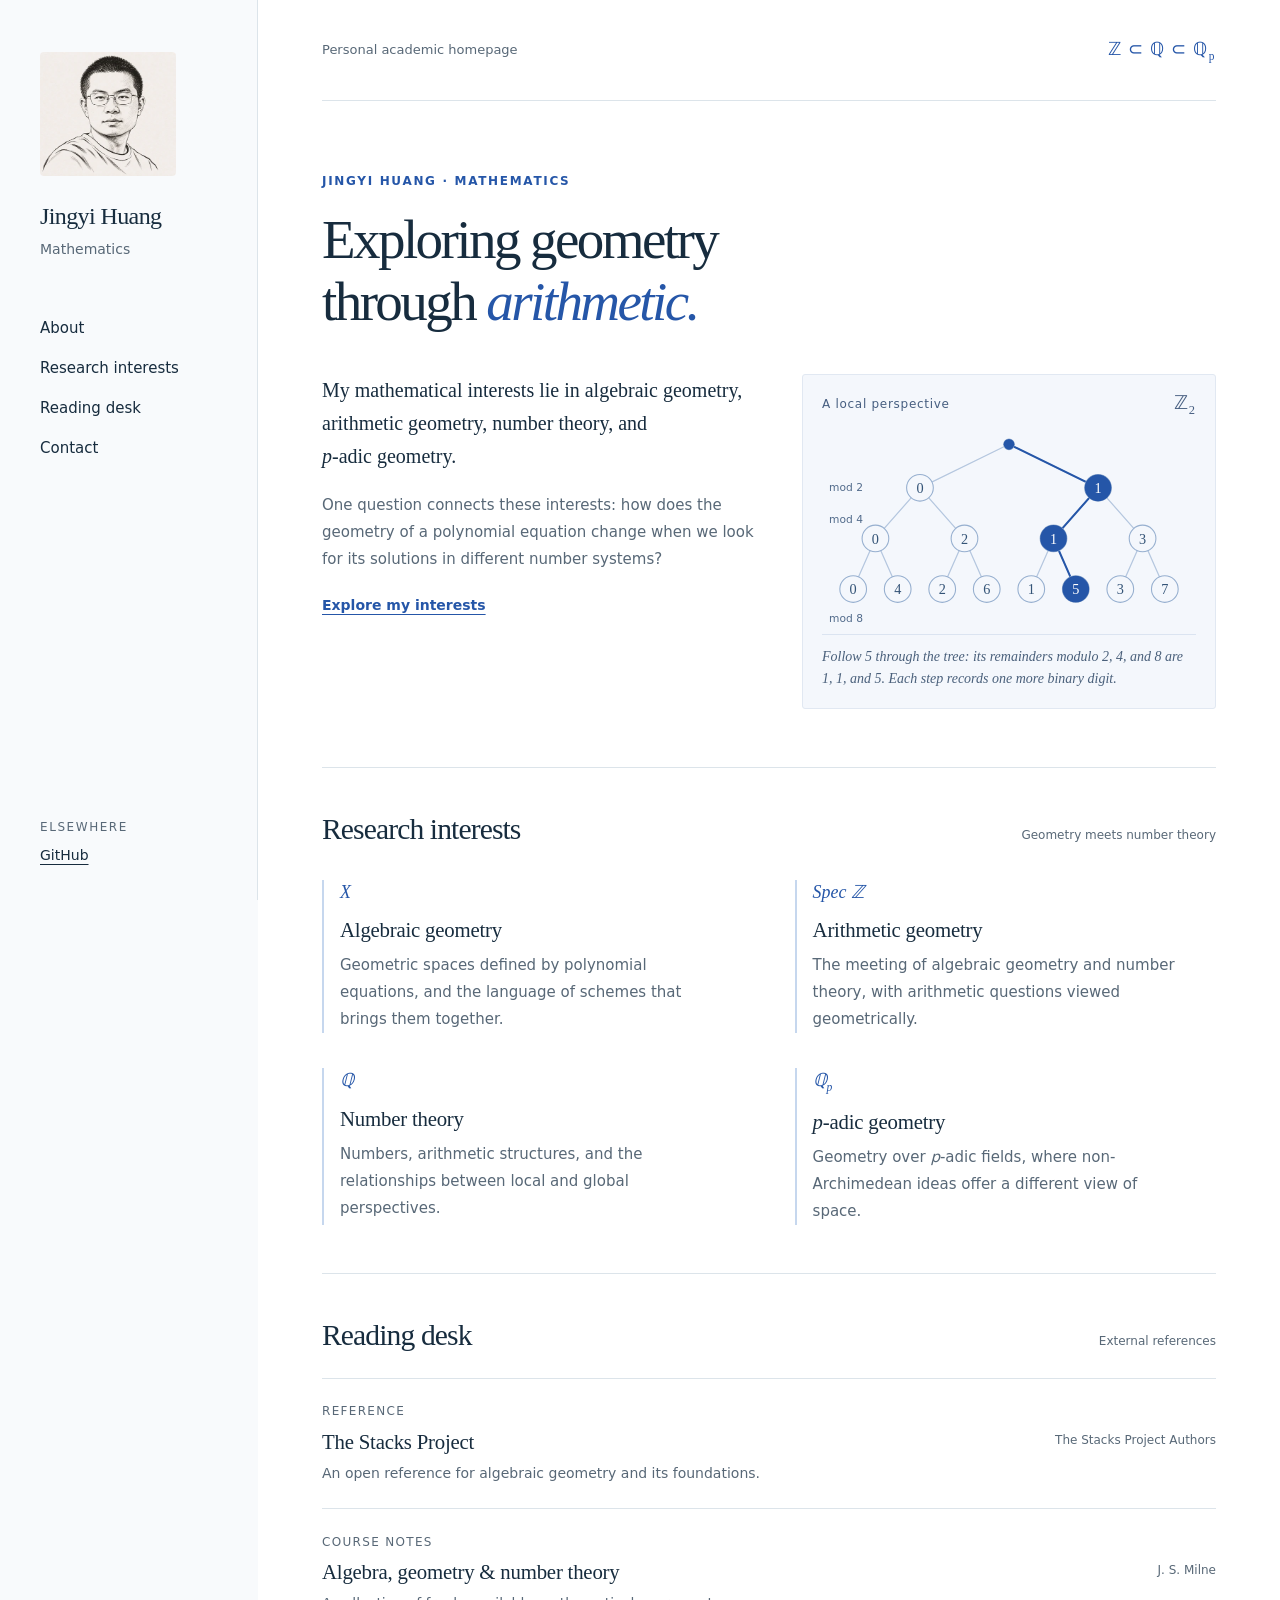
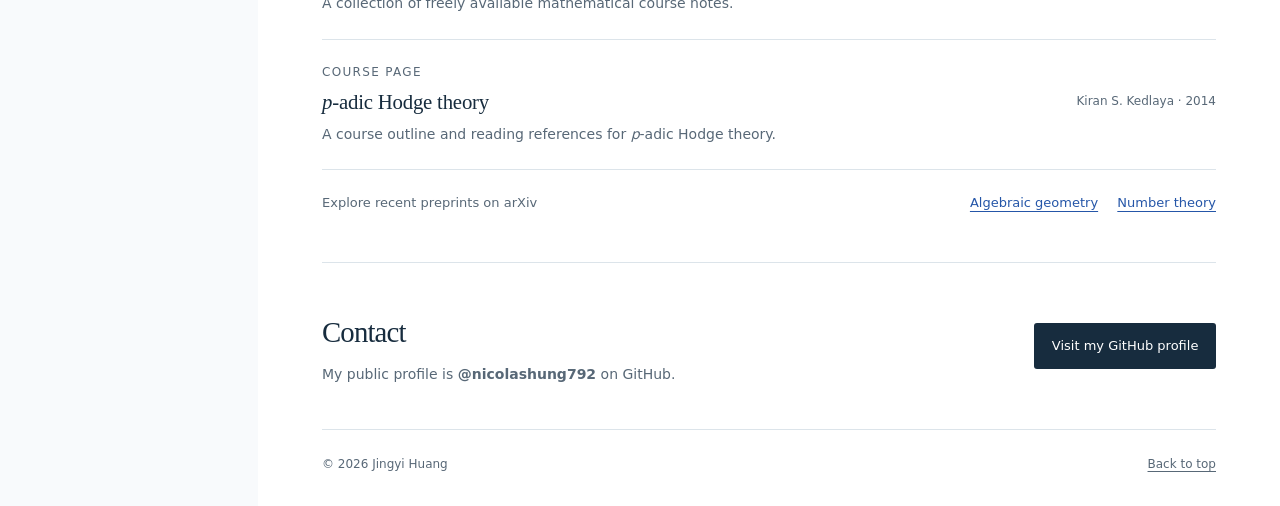
==== index.html @ e6bd70e1 "Replace the header monogram with Jingyi Huang’s self-portrait" ====
<!doctype html>
<html lang="en">
<head>
  <meta charset="utf-8">
  <meta name="viewport" content="width=device-width, initial-scale=1">
  <meta name="description" content="Jingyi Huang's academic homepage. Mathematical interests in algebraic geometry, arithmetic geometry, number theory, and p-adic geometry.">
  <meta name="theme-color" content="#f8fafc">
  <meta property="og:type" content="website">
  <meta property="og:title" content="Jingyi Huang | Mathematics">
  <meta property="og:description" content="Mathematical interests, reading, and connections across geometry and arithmetic.">
  <meta property="og:url" content="https://nicolashung792.github.io/">
  <link rel="canonical" href="https://nicolashung792.github.io/">
  <link rel="icon" href="assets/favicon.svg" type="image/svg+xml">
  <link rel="stylesheet" href="assets/styles.css">
  <title>Jingyi Huang | Mathematics</title>
</head>
<body>
  <a class="skip-link" href="#main">Skip to content</a>
  <div class="page-shell">
    <aside class="sidebar" aria-label="Profile and navigation">
      <a class="identity" href="./" aria-label="Jingyi Huang, homepage">
        <img class="self-portrait" src="assets/self-portrait.webp" width="384" height="351" alt="Self-portrait of Jingyi Huang">
        <span class="identity-name">Jingyi Huang</span>
        <span class="identity-caption">Mathematics</span>
      </a>
      <nav aria-label="Main navigation">
        <a href="#about">About</a>
        <a href="#interests">Research interests</a>
        <a href="#reading">Reading desk</a>
        <a href="#contact">Contact</a>
      </nav>
      <div class="sidebar-bottom">
        <span class="small-label">Elsewhere</span>
        <a href="https://github.com/nicolashung792">GitHub</a>
      </div>
    </aside>
    <main id="main">
      <header class="masthead"><span>Personal academic homepage</span><span class="masthead-mark" aria-hidden="true">ℤ ⊂ ℚ ⊂ ℚ<sub>p</sub></span></header>
      <section id="about" class="intro" aria-labelledby="intro-title">
        <p class="eyebrow">Jingyi Huang · Mathematics</p>
        <h1 id="intro-title">Exploring geometry<br>through <em>arithmetic.</em></h1>
        <div class="intro-layout">
          <div class="intro-copy">
            <p class="lead">My mathematical interests lie in algebraic geometry, arithmetic geometry, number theory, and <span class="nowrap"><i>p</i>-adic geometry.</span></p>
            <p>One question connects these interests: how does the geometry of a polynomial equation change when we look for its solutions in different number systems?</p>
            <a class="text-link" href="#interests">Explore my interests</a>
          </div>
          <figure class="math-figure">
            <div class="figure-heading"><span>A local perspective</span><span>ℤ<sub>2</sub></span></div>
            <img src="assets/residue-tree.svg" width="420" height="232" alt="A binary tree of residue classes. The two classes modulo 2 split into four classes modulo 4, then eight classes modulo 8; each child reduces to its parent.">
            <figcaption>Follow 5 through the tree: its remainders modulo 2, 4, and 8 are 1, 1, and 5. Each step records one more binary digit.</figcaption>
          </figure>
        </div>
      </section>
      <section id="interests" class="section" aria-labelledby="interests-title">
        <div class="section-heading"><h2 id="interests-title">Research interests</h2><span class="section-note">Geometry meets number theory</span></div>
        <div class="interests-grid">
          <article class="interest">
            <span class="math-symbol" aria-hidden="true">X</span>
            <h3>Algebraic geometry</h3>
            <p>Geometric spaces defined by polynomial equations, and the language of schemes that brings them together.</p>
          </article>
          <article class="interest">
            <span class="math-symbol" aria-hidden="true">Spec ℤ</span>
            <h3>Arithmetic geometry</h3>
            <p>The meeting of algebraic geometry and number theory, with arithmetic questions viewed geometrically.</p>
          </article>
          <article class="interest">
            <span class="math-symbol" aria-hidden="true">ℚ</span>
            <h3>Number theory</h3>
            <p>Numbers, arithmetic structures, and the relationships between local and global perspectives.</p>
          </article>
          <article class="interest">
            <span class="math-symbol" aria-hidden="true">ℚ<sub>p</sub></span>
            <h3><i>p</i>-adic geometry</h3>
            <p>Geometry over <i>p</i>-adic fields, where non-Archimedean ideas offer a different view of space.</p>
          </article>
        </div>
      </section>
      <section id="reading" class="section reading" aria-labelledby="reading-title">
        <div class="section-heading"><h2 id="reading-title">Reading desk</h2><span class="section-note">External references</span></div>
        <div class="reading-list">
          <article class="reading-item">
            <div><span class="resource-kind">Reference</span><h3><a href="https://stacks.math.columbia.edu/">The Stacks Project</a></h3><p>An open reference for algebraic geometry and its foundations.</p></div>
            <span class="resource-author">The Stacks Project Authors</span>
          </article>
          <article class="reading-item">
            <div><span class="resource-kind">Course notes</span><h3><a href="https://www.jmilne.org/math/CourseNotes/index.html">Algebra, geometry &amp; number theory</a></h3><p>A collection of freely available mathematical course notes.</p></div>
            <span class="resource-author">J. S. Milne</span>
          </article>
          <article class="reading-item">
            <div><span class="resource-kind">Course page</span><h3><a href="https://kskedlaya.org/math205-win14/"><i>p</i>-adic Hodge theory</a></h3><p>A course outline and reading references for <i>p</i>-adic Hodge theory.</p></div>
            <span class="resource-author">Kiran S. Kedlaya · 2014</span>
          </article>
        </div>
        <div class="arxiv-strip"><span>Explore recent preprints on arXiv</span><div><a href="https://arxiv.org/list/math.AG/recent">Algebraic geometry</a><a href="https://arxiv.org/list/math.NT/recent">Number theory</a></div></div>
      </section>
      <section id="contact" class="section contact" aria-labelledby="contact-title">
        <div><h2 id="contact-title">Contact</h2><p>My public profile is <strong>@nicolashung792</strong> on GitHub.</p></div>
        <a class="button" href="https://github.com/nicolashung792">Visit my GitHub profile</a>
      </section>
      <footer><span>© 2026 Jingyi Huang</span><a href="#about">Back to top</a></footer>
    </main>
  </div>
</body>
</html>
---- assets/styles.css ----
:root {
  color-scheme:light;
  --paper:#fff;
  --canvas:#f8fafc;
  --ink:#172c3e;
  --muted:#586877;
  --blue:#2556a8;
  --line:#dce4ea;
  --serif:Georgia,'Times New Roman',serif;
  --sans:system-ui,-apple-system,BlinkMacSystemFont,'Segoe UI',sans-serif;
}

* {
  box-sizing:border-box;
}

html {
  scroll-behavior:smooth;
  scroll-padding-top:2rem;
}

body {
  margin:0;
  background:var(--canvas);
  color:var(--ink);
  font-family:var(--sans);
  font-size:1rem;
  line-height:1.7;
  -webkit-font-smoothing:antialiased;
}

a {
  color:inherit;
  text-underline-offset:.28em;
  text-decoration-thickness:1px;
}

a:hover {
  color:var(--blue);
}

a:focus-visible {
  outline:3px solid var(--blue);
  outline-offset:6px;
  border-radius:2px;
}

::selection {
  background:#dce8fc;
  color:#172c3e;
}

p,h1,h2,h3,figure {
  margin:0;
}

sub {
  font-size:.65em;
}

.skip-link {
  position:fixed;
  z-index:10;
  left:1rem;
  top:1rem;
  transform:translateY(-180%);
  background:var(--ink);
  color:white;
  padding:.65rem 1rem;
}

.skip-link:focus {
  transform:translateY(0);
  color:white;
}

.page-shell {
  max-width:1440px;
  margin:0 auto;
  display:grid;
  grid-template-columns:258px minmax(0,1fr);
  min-height:100vh;
}

.sidebar {
  position:sticky;
  top:0;
  align-self:start;
  height:100vh;
  min-height:600px;
  padding:3.25rem 2.5rem 2rem;
  display:flex;
  flex-direction:column;
  border-right:1px solid var(--line);
}

.identity {
  text-decoration:none;
  display:flex;
  flex-direction:column;
  align-items:flex-start;
}

.self-portrait {
  display: block;
  width: 8.5rem;
  max-width: 100%;
  height: auto;
  margin-bottom: 1.2rem;
  border-radius: 4px;
}

.identity-name {
  font-family:var(--serif);
  font-size:1.5rem;
  letter-spacing:-.025em;
}

.identity-caption {
  font-size:.875rem;
  color:var(--muted);
  margin-top:.1rem;
}

nav {
  display:flex;
  flex-direction:column;
  gap:.9rem;
  margin-top:3.4rem;
}

nav a {
  text-decoration:none;
  font-size:.9375rem;
  width:fit-content;
}

nav a:hover {
  text-decoration:underline;
}

.sidebar-bottom {
  margin-top:auto;
  padding-top:3rem;
  font-size:.875rem;
}

.small-label {
  display:block;
  font-size:.75rem;
  text-transform:uppercase;
  letter-spacing:.13em;
  color:var(--muted);
  margin-bottom:.45rem;
}

.sidebar-bottom p {
  margin-top:1.8rem;
  font:italic .9375rem var(--serif);
  color:var(--muted);
}

main {
  min-width:0;
  background:var(--paper);
  padding:0 4rem;
}

.masthead {
  height:101px;
  display:flex;
  justify-content:space-between;
  align-items:center;
  border-bottom:1px solid var(--line);
  font-size:.8125rem;
  color:var(--muted);
}

.masthead-mark {
  font:1.1rem var(--serif);
  letter-spacing:.08em;
  color:var(--blue);
}

.intro {
  padding:4.4rem 0 3.6rem;
}

.eyebrow {
  font-size:.75rem;
  letter-spacing:.14em;
  text-transform:uppercase;
  font-weight:600;
  color:var(--blue);
}

h1 {
  font:normal clamp(2.5rem,4.3vw,4.2rem)/1.12 var(--serif);
  letter-spacing:-.047em;
  margin:1.1rem 0 2.6rem;
}

h1 em {
  font-weight:normal;
  color:var(--blue);
}

.intro-layout {
  display:grid;
  grid-template-columns:1.05fr 1fr;
  gap:2.8rem;
  align-items:start;
}

.lead {
  font:1.25rem/1.65 var(--serif);
}

.intro-copy>p+p {
  color:var(--muted);
  font-size:.9375rem;
  margin-top:1.15rem;
  line-height:1.8;
}

.nowrap {
  white-space:nowrap;
}

.text-link {
  display:inline-block;
  margin-top:1.35rem;
  color:var(--blue);
  font-size:.875rem;
  font-weight:600;
}

.math-figure {
  background:#f4f7fc;
  border:1px solid #e1e8f2;
  padding:1rem 1.2rem 1.1rem;
  border-radius:3px;
}

.figure-heading {
  display:flex;
  align-items:center;
  justify-content:space-between;
  font-size:.75rem;
  letter-spacing:.06em;
  color:#465e80;
}

.figure-heading>span:last-child {
  font:1.2rem var(--serif);
}

.math-figure img {
  width:100%;
  height:auto;
  display:block;
  margin:.3rem 0;
}

figcaption {
  font:italic .875rem/1.6 var(--serif);
  color:#4a607b;
  border-top:1px solid #dbe4f1;
  padding-top:.65rem;
}

.section {
  border-top:1px solid var(--line);
  padding:2.7rem 0 3rem;
  scroll-margin-top:2rem;
}

.section-heading {
  display:flex;
  align-items:baseline;
  justify-content:space-between;
  gap:1rem;
}

h2 {
  font:normal 1.85rem/1.25 var(--serif);
  letter-spacing:-.03em;
}

.section-note {
  font-size:.75rem;
  color:var(--muted);
}

.interests-grid {
  display:grid;
  grid-template-columns:1fr 1fr;
  column-gap:3.2rem;
  row-gap:2.2rem;
  margin-top:2rem;
}

.interest {
  position:relative;
  padding-left:1rem;
  border-left:2px solid #c6d7ee;
}

.math-symbol {
  display:block;
  color:var(--blue);
  font:italic 1.12rem/1.4 var(--serif);
  margin-bottom:.65rem;
}

h3 {
  font:normal 1.3rem/1.4 var(--serif);
  letter-spacing:-.01em;
}

.interest p {
  font-size:.9375rem;
  line-height:1.8;
  color:var(--muted);
  margin-top:.5rem;
  max-width:38ch;
}

.section-intro {
  font-size:.9375rem;
  color:var(--muted);
  max-width:66ch;
  margin:1rem 0 1.8rem;
}

.reading-list {
  margin-top:1.5rem;
  border-top:1px solid var(--line);
}

.reading-item {
  padding:1.4rem 0;
  display:grid;
  grid-template-columns:minmax(0,1fr) auto;
  gap:1.5rem;
  border-bottom:1px solid var(--line);
}

.resource-kind {
  font-size:.75rem;
  letter-spacing:.11em;
  text-transform:uppercase;
  color:var(--muted);
  display:block;
  margin-bottom:.3rem;
}

.reading-item h3 {
  font-size:1.3rem;
}

.reading-item h3 a {
  text-decoration:none;
}

.reading-item h3 a:hover {
  text-decoration:underline;
}

.reading-item p {
  font-size:.875rem;
  color:var(--muted);
  margin-top:.4rem;
}

.resource-author {
  font-size:.75rem;
  color:var(--muted);
  padding-top:1.8rem;
  text-align:right;
}

.arxiv-strip {
  margin-top:1.4rem;
  display:flex;
  flex-wrap:wrap;
  gap:.6rem 1.6rem;
  justify-content:space-between;
  font-size:.8125rem;
  color:var(--muted);
}

.arxiv-strip div {
  display:flex;
  flex-wrap:wrap;
  gap:1.2rem;
}

.arxiv-strip a {
  color:var(--blue);
}

.contact {
  display:flex;
  align-items:center;
  justify-content:space-between;
  gap:2rem;
  padding-top:2.6rem;
  padding-bottom:2.6rem;
}

.contact h2 {
  margin-top:.65rem;
  font-size:1.8rem;
}

.contact p:not(.eyebrow) {
  font-size:.875rem;
  color:var(--muted);
  margin-top:.75rem;
}

.button {
  display:inline-block;
  flex-shrink:0;
  background:var(--ink);
  color:white;
  padding:.75rem 1.1rem;
  border-radius:3px;
  text-decoration:none;
  font-size:.8125rem;
}

.button:hover {
  background:var(--blue);
  color:white;
}

footer {
  border-top:1px solid var(--line);
  padding:1.5rem 0 2rem;
  display:flex;
  gap:1rem;
  justify-content:space-between;
  color:var(--muted);
  font-size:.75rem;
}

.error-main {
  min-height:100vh;
  display:flex;
  flex-direction:column;
  justify-content:center;
  padding:4rem max(1.5rem,calc((100vw - 780px)/2));
  background:var(--paper);
}

.error-main h1 {
  margin-bottom:1.5rem;
}

.error-main p {
  max-width:45ch;
}

.error-main .text-link {
  align-self:flex-start;
}

@media(min-width:1440px) {
  .page-shell {
    border-left:1px solid var(--line);
    border-right:1px solid var(--line);
  }
}

@media(max-width:1150px) {
  .page-shell {
    grid-template-columns:220px minmax(0,1fr);
  }
  .sidebar {
    padding:3rem 1.8rem 2rem;
  }
  main {
    padding:0 2.5rem;
  }
  .intro-layout {
    gap:1.7rem;
  }
  .reading-item {
    grid-template-columns:1fr;
    gap:.3rem;
  }
  .resource-author {
    padding-top:0;
    text-align:left;
  }
  .contact {
    align-items:flex-start;
    flex-direction:column;
    gap:1.4rem;
  }
}

@media(max-width:850px) {
  .page-shell {
    display:block;
  }
  .sidebar {
    position:static;
    height:auto;
    min-height:0;
    padding:1.5rem 2rem;
    border-right:0;
    border-bottom:1px solid var(--line);
    display:block;
  }
  .identity {
    display:grid;
    grid-template-columns:4rem minmax(0,1fr);
    column-gap:.9rem;
    align-items:center;
  }
  .self-portrait {
    grid-row:1/3;
    width:100%;
    margin:0;
  }
  .identity-name {
    font-size:1.3rem;
    line-height:1.3;
  }
  .identity-caption {
    font-size:.75rem;
    margin:0;
  }
  nav {
    flex-direction:row;
    flex-wrap:wrap;
    gap:.5rem 1.5rem;
    margin-top:1.3rem;
  }
  nav a {
    font-size:.875rem;
    padding:.25rem 0;
  }
  .sidebar-bottom {
    display:none;
  }
  main {
    padding:0 2rem;
  }
  .masthead {
    height:70px;
  }
  .intro {
    padding:3rem 0;
  }
  h1 {
    font-size:3.5rem;
  }
  .intro-layout {
    gap:2rem;
  }
  .section-note {
    max-width:15ch;
    text-align:right;
  }
  .interests-grid {
    column-gap:2rem;
  }
  .reading-item {
    grid-template-columns:minmax(0,1fr) auto;
    gap:1rem;
  }
  .resource-author {
    padding-top:1.8rem;
    max-width:20ch;
    text-align:right;
  }
  .contact {
    flex-direction:row;
    align-items:center;
  }
}

@media(max-width:600px) {
  .sidebar {
    padding:1.3rem 1.35rem;
  }
  main {
    padding:0 1.35rem;
  }
  .masthead {
    height:60px;
    font-size:.75rem;
  }
  .masthead-mark {
    font-size:.9375rem;
  }
  .intro {
    padding:2.5rem 0;
  }
  h1 {
    font-size:clamp(2.35rem,9.2vw,3.4rem);
    margin-bottom:1.8rem;
  }
  .intro-layout {
    grid-template-columns:1fr;
    gap:2rem;
  }
  .lead {
    font-size:1.2rem;
  }
  .math-figure {
    padding:1rem 1.25rem;
  }
  .math-figure img {
    max-height:210px;
  }
  .section {
    padding:2.2rem 0;
  }
  .section-heading {
    align-items:flex-start;
  }
  .section-heading h2 {
    font-size:1.65rem;
  }
  .section-note {
    font-size:.75rem;
    max-width:13ch;
    padding-top:.2rem;
  }
  .interests-grid {
    grid-template-columns:1fr;
    gap:1.7rem;
  }
  .interest {
    padding-left:1.1rem;
  }
  .interest p {
    max-width:none;
  }
  .math-symbol {
    float:right;
    padding-left:1rem;
  }
  .reading-item {
    grid-template-columns:1fr;
    gap:.45rem;
  }
  .resource-author {
    padding-top:0;
    max-width:none;
    text-align:left;
  }
  .arxiv-strip {
    gap:.6rem;
  }
  .contact {
    flex-direction:column;
    align-items:flex-start;
    gap:1.3rem;
  }
  .contact h2 {
    font-size:1.75rem;
  }
  footer {
    padding-bottom:1.5rem;
  }
  nav {
    gap:.4rem 1.15rem;
  }
}

@media(prefers-reduced-motion:reduce) {
  html {
    scroll-behavior:auto;
  }
}

@media print {
  body {
    background:white;
    color:black;
  }
  .page-shell {
    display:block;
  }
  .sidebar,.masthead,footer,.button,.text-link,.skip-link {
    display:none;
  }
  main {
    padding:0;
  }
  .intro {
    padding:0 0 1.5rem;
  }
  h1 {
    font-size:2.5rem;
  }
  .section {
    padding:1.5rem 0;
    break-inside:avoid;
  }
  .interest,.reading-item {
    break-inside:avoid;
  }
  a {
    color:black;
  }
  .math-figure {
    background:white;
  }
  .resource-author {
    padding:0;
  }
  .contact {
    display:block;
  }
  .reading-item {
    grid-template-columns:1fr auto;
  }
}
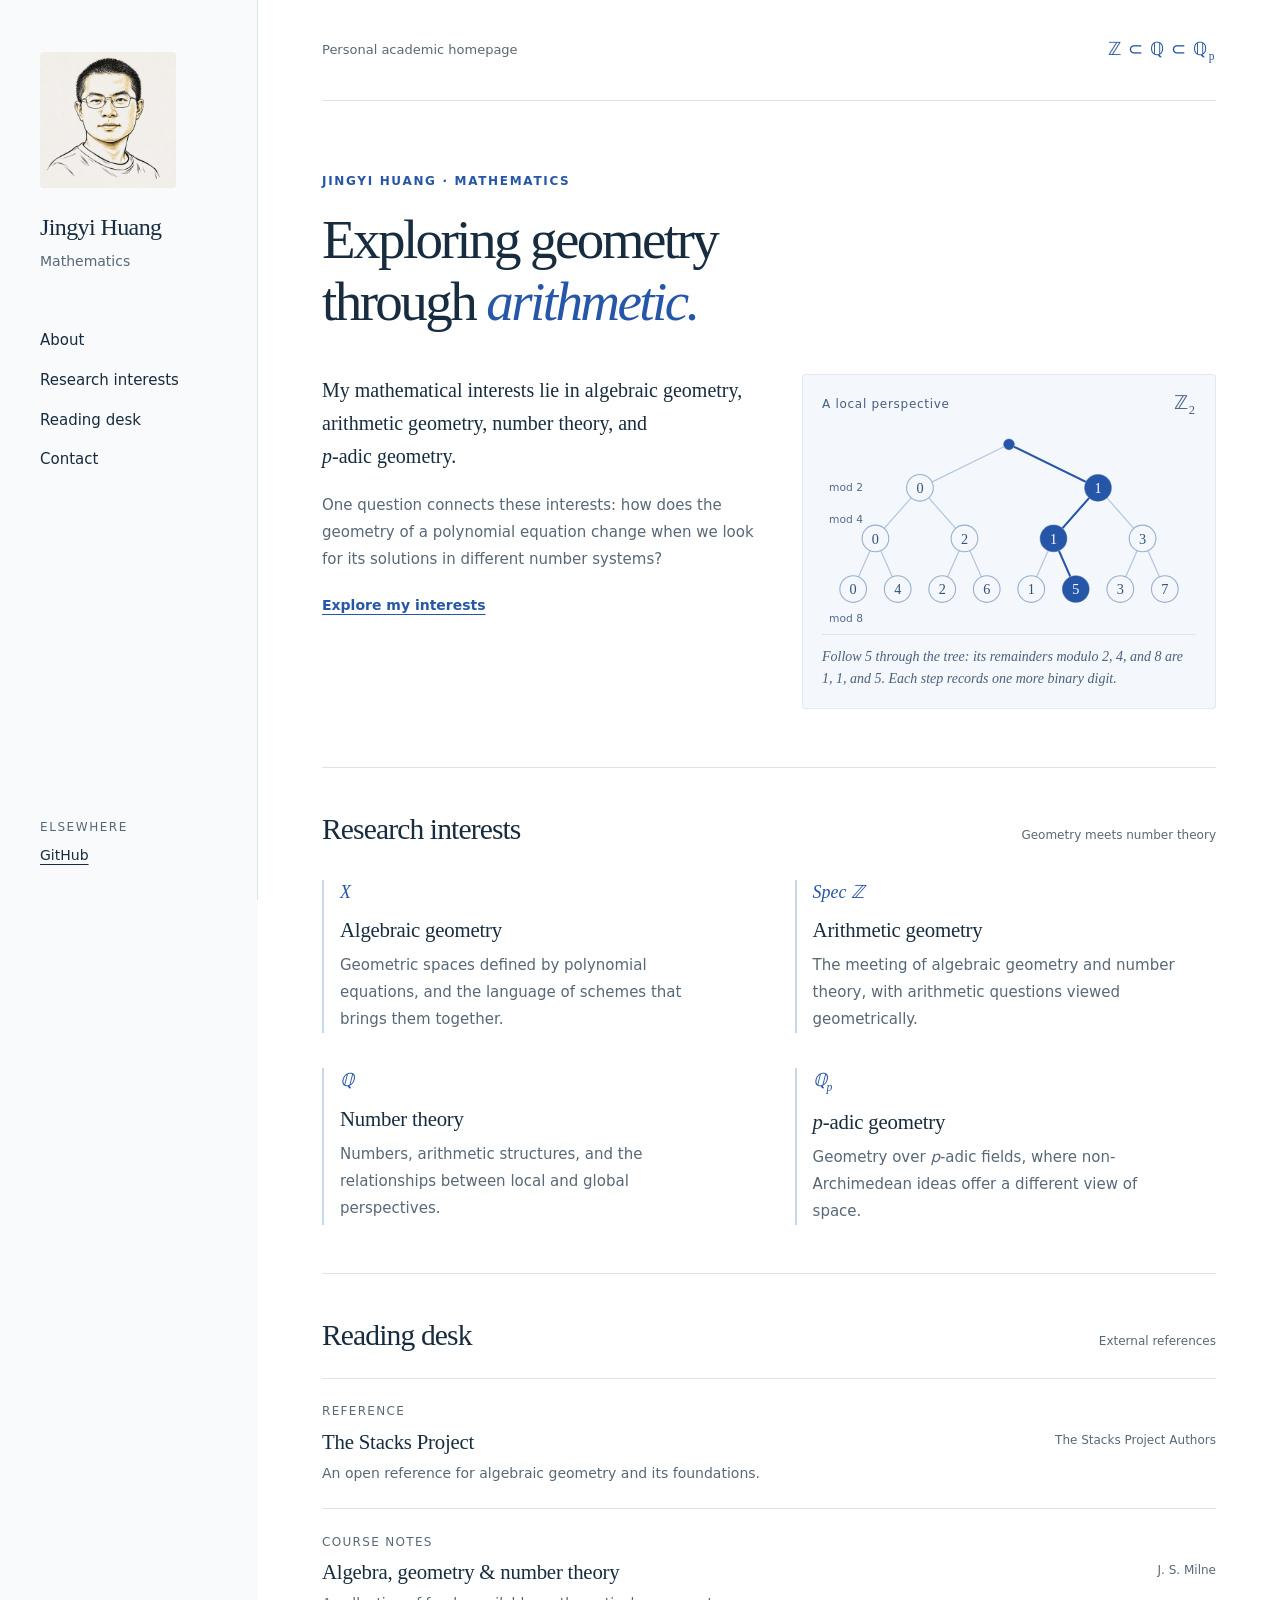
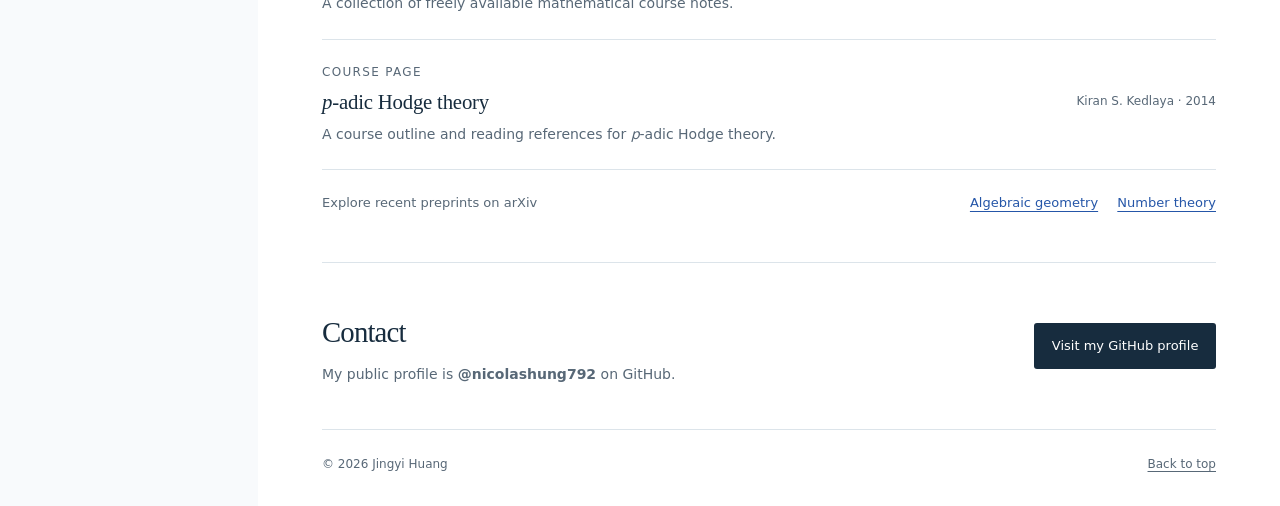
==== commit ccec4df9: "Replace both portrait sizes with the square black and gold artwork" ====
--- a/index.html
+++ b/index.html
@@ -18,11 +18,15 @@
   <a class="skip-link" href="#main">Skip to content</a>
   <div class="page-shell">
     <aside class="sidebar" aria-label="Profile and navigation">
-      <a class="identity" href="./" aria-label="Jingyi Huang, homepage">
-        <img class="self-portrait" src="assets/self-portrait.webp" width="384" height="351" alt="Self-portrait of Jingyi Huang">
-        <span class="identity-name">Jingyi Huang</span>
-        <span class="identity-caption">Mathematics</span>
-      </a>
+      <div class="identity">
+        <a class="portrait-link" href="assets/self-portrait-full.webp?v=gold" title="View full-size self-portrait" aria-label="View full-size self-portrait of Jingyi Huang">
+          <img class="self-portrait" src="assets/self-portrait.webp?v=gold" width="384" height="384" alt="Black and gold self-portrait of Jingyi Huang">
+        </a>
+        <a class="identity-text" href="./" aria-label="Jingyi Huang, homepage">
+          <span class="identity-name">Jingyi Huang</span>
+          <span class="identity-caption">Mathematics</span>
+        </a>
+      </div>
       <nav aria-label="Main navigation">
         <a href="#about">About</a>
         <a href="#interests">Research interests</a>
--- a/assets/styles.css
+++ b/assets/styles.css
@@ -94,19 +94,26 @@
   border-right:1px solid var(--line);
 }
 
-.identity {
+.identity,
+.identity-text {
   text-decoration:none;
   display:flex;
   flex-direction:column;
   align-items:flex-start;
 }
 
-.self-portrait {
+.portrait-link {
   display: block;
   width: 8.5rem;
   max-width: 100%;
+  margin-bottom: 1.2rem;
+  cursor: zoom-in;
+}
+
+.self-portrait {
+  display: block;
+  width: 100%;
   height: auto;
-  margin-bottom: 1.2rem;
   border-radius: 4px;
 }
 
@@ -521,8 +528,7 @@
     column-gap:.9rem;
     align-items:center;
   }
-  .self-portrait {
-    grid-row:1/3;
+  .portrait-link {
     width:100%;
     margin:0;
   }
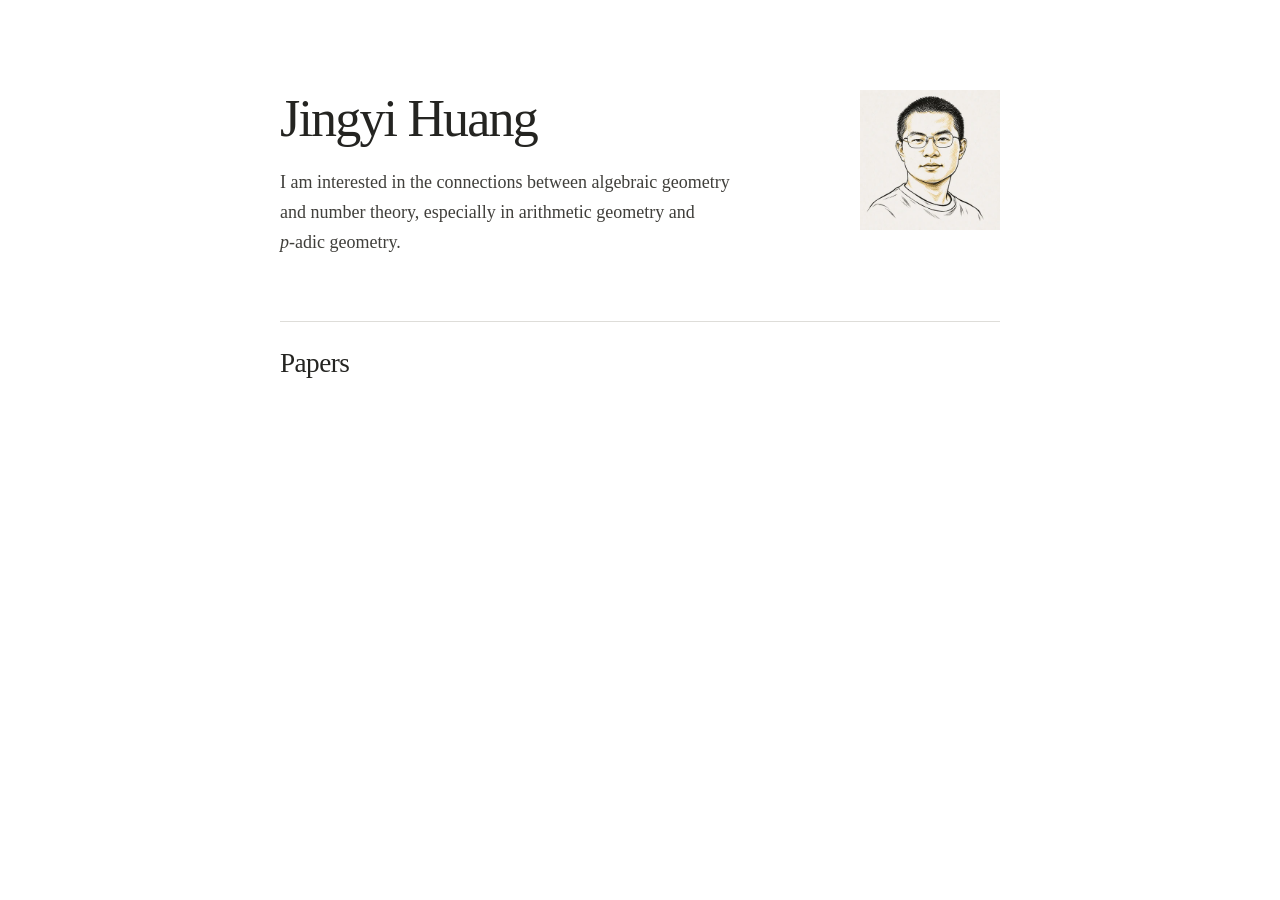
==== commit b877ea56: "Reduce the homepage to a portrait, research introduction, and Papers" ====
--- a/index.html
+++ b/index.html
@@ -3,108 +3,25 @@
 <head>
   <meta charset="utf-8">
   <meta name="viewport" content="width=device-width, initial-scale=1">
-  <meta name="description" content="Jingyi Huang's academic homepage. Mathematical interests in algebraic geometry, arithmetic geometry, number theory, and p-adic geometry.">
-  <meta name="theme-color" content="#f8fafc">
-  <meta property="og:type" content="website">
-  <meta property="og:title" content="Jingyi Huang | Mathematics">
-  <meta property="og:description" content="Mathematical interests, reading, and connections across geometry and arithmetic.">
-  <meta property="og:url" content="https://nicolashung792.github.io/">
+  <meta name="description" content="Jingyi Huang’s mathematical interests and papers: algebraic geometry, arithmetic geometry, number theory, and p-adic geometry.">
+  <title>Jingyi Huang | Mathematics</title>
   <link rel="canonical" href="https://nicolashung792.github.io/">
-  <link rel="icon" href="assets/favicon.svg" type="image/svg+xml">
-  <link rel="stylesheet" href="assets/styles.css">
-  <title>Jingyi Huang | Mathematics</title>
+  <link rel="icon" href="assets/favicon.svg?v=hjy" type="image/svg+xml">
+  <link rel="stylesheet" href="assets/styles.css?v=minimal">
 </head>
 <body>
-  <a class="skip-link" href="#main">Skip to content</a>
-  <div class="page-shell">
-    <aside class="sidebar" aria-label="Profile and navigation">
-      <div class="identity">
-        <a class="portrait-link" href="assets/self-portrait-full.webp?v=gold" title="View full-size self-portrait" aria-label="View full-size self-portrait of Jingyi Huang">
-          <img class="self-portrait" src="assets/self-portrait.webp?v=gold" width="384" height="384" alt="Black and gold self-portrait of Jingyi Huang">
-        </a>
-        <a class="identity-text" href="./" aria-label="Jingyi Huang, homepage">
-          <span class="identity-name">Jingyi Huang</span>
-          <span class="identity-caption">Mathematics</span>
-        </a>
-      </div>
-      <nav aria-label="Main navigation">
-        <a href="#about">About</a>
-        <a href="#interests">Research interests</a>
-        <a href="#reading">Reading desk</a>
-        <a href="#contact">Contact</a>
-      </nav>
-      <div class="sidebar-bottom">
-        <span class="small-label">Elsewhere</span>
-        <a href="https://github.com/nicolashung792">GitHub</a>
-      </div>
-    </aside>
-    <main id="main">
-      <header class="masthead"><span>Personal academic homepage</span><span class="masthead-mark" aria-hidden="true">ℤ ⊂ ℚ ⊂ ℚ<sub>p</sub></span></header>
-      <section id="about" class="intro" aria-labelledby="intro-title">
-        <p class="eyebrow">Jingyi Huang · Mathematics</p>
-        <h1 id="intro-title">Exploring geometry<br>through <em>arithmetic.</em></h1>
-        <div class="intro-layout">
-          <div class="intro-copy">
-            <p class="lead">My mathematical interests lie in algebraic geometry, arithmetic geometry, number theory, and <span class="nowrap"><i>p</i>-adic geometry.</span></p>
-            <p>One question connects these interests: how does the geometry of a polynomial equation change when we look for its solutions in different number systems?</p>
-            <a class="text-link" href="#interests">Explore my interests</a>
-          </div>
-          <figure class="math-figure">
-            <div class="figure-heading"><span>A local perspective</span><span>ℤ<sub>2</sub></span></div>
-            <img src="assets/residue-tree.svg" width="420" height="232" alt="A binary tree of residue classes. The two classes modulo 2 split into four classes modulo 4, then eight classes modulo 8; each child reduces to its parent.">
-            <figcaption>Follow 5 through the tree: its remainders modulo 2, 4, and 8 are 1, 1, and 5. Each step records one more binary digit.</figcaption>
-          </figure>
-        </div>
-      </section>
-      <section id="interests" class="section" aria-labelledby="interests-title">
-        <div class="section-heading"><h2 id="interests-title">Research interests</h2><span class="section-note">Geometry meets number theory</span></div>
-        <div class="interests-grid">
-          <article class="interest">
-            <span class="math-symbol" aria-hidden="true">X</span>
-            <h3>Algebraic geometry</h3>
-            <p>Geometric spaces defined by polynomial equations, and the language of schemes that brings them together.</p>
-          </article>
-          <article class="interest">
-            <span class="math-symbol" aria-hidden="true">Spec ℤ</span>
-            <h3>Arithmetic geometry</h3>
-            <p>The meeting of algebraic geometry and number theory, with arithmetic questions viewed geometrically.</p>
-          </article>
-          <article class="interest">
-            <span class="math-symbol" aria-hidden="true">ℚ</span>
-            <h3>Number theory</h3>
-            <p>Numbers, arithmetic structures, and the relationships between local and global perspectives.</p>
-          </article>
-          <article class="interest">
-            <span class="math-symbol" aria-hidden="true">ℚ<sub>p</sub></span>
-            <h3><i>p</i>-adic geometry</h3>
-            <p>Geometry over <i>p</i>-adic fields, where non-Archimedean ideas offer a different view of space.</p>
-          </article>
-        </div>
-      </section>
-      <section id="reading" class="section reading" aria-labelledby="reading-title">
-        <div class="section-heading"><h2 id="reading-title">Reading desk</h2><span class="section-note">External references</span></div>
-        <div class="reading-list">
-          <article class="reading-item">
-            <div><span class="resource-kind">Reference</span><h3><a href="https://stacks.math.columbia.edu/">The Stacks Project</a></h3><p>An open reference for algebraic geometry and its foundations.</p></div>
-            <span class="resource-author">The Stacks Project Authors</span>
-          </article>
-          <article class="reading-item">
-            <div><span class="resource-kind">Course notes</span><h3><a href="https://www.jmilne.org/math/CourseNotes/index.html">Algebra, geometry &amp; number theory</a></h3><p>A collection of freely available mathematical course notes.</p></div>
-            <span class="resource-author">J. S. Milne</span>
-          </article>
-          <article class="reading-item">
-            <div><span class="resource-kind">Course page</span><h3><a href="https://kskedlaya.org/math205-win14/"><i>p</i>-adic Hodge theory</a></h3><p>A course outline and reading references for <i>p</i>-adic Hodge theory.</p></div>
-            <span class="resource-author">Kiran S. Kedlaya · 2014</span>
-          </article>
-        </div>
-        <div class="arxiv-strip"><span>Explore recent preprints on arXiv</span><div><a href="https://arxiv.org/list/math.AG/recent">Algebraic geometry</a><a href="https://arxiv.org/list/math.NT/recent">Number theory</a></div></div>
-      </section>
-      <section id="contact" class="section contact" aria-labelledby="contact-title">
-        <div><h2 id="contact-title">Contact</h2><p>My public profile is <strong>@nicolashung792</strong> on GitHub.</p></div>
-        <a class="button" href="https://github.com/nicolashung792">Visit my GitHub profile</a>
-      </section>
-      <footer><span>© 2026 Jingyi Huang</span><a href="#about">Back to top</a></footer>
-    </main>
-  </div>
+  <main class="page">
+    <header class="profile">
+      <h1>Jingyi Huang</h1>
+      <a class="portrait-link" href="portrait.html" aria-label="View full-size self-portrait of Jingyi Huang">
+        <img src="assets/self-portrait.webp?v=gold" width="384" height="384" alt="Black and gold self-portrait of Jingyi Huang">
+      </a>
+      <p>I am interested in the connections between algebraic geometry and number theory, especially in arithmetic geometry and <span class="term"><i>p</i>-adic</span> geometry.</p>
+    </header>
+
+    <section id="papers" aria-labelledby="papers-heading">
+      <h2 id="papers-heading">Papers</h2>
+    </section>
+  </main>
 </body>
 </html>
--- a/assets/styles.css
+++ b/assets/styles.css
@@ -1,732 +1,87 @@
 :root {
-  color-scheme:light;
-  --paper:#fff;
-  --canvas:#f8fafc;
-  --ink:#172c3e;
-  --muted:#586877;
-  --blue:#2556a8;
-  --line:#dce4ea;
-  --serif:Georgia,'Times New Roman',serif;
-  --sans:system-ui,-apple-system,BlinkMacSystemFont,'Segoe UI',sans-serif;
+  color-scheme: light;
+  font-family: "STIX Two Text", Georgia, "Times New Roman", serif;
+  color: #242421;
+  background: #fff;
+  -webkit-text-size-adjust: 100%;
 }
 
-* {
-  box-sizing:border-box;
+* { box-sizing: border-box; }
+body { margin: 0; }
+
+.page {
+  width: min(45rem, calc(100% - 3rem));
+  margin: clamp(3rem, 10vh, 7rem) auto 5rem;
 }
 
-html {
-  scroll-behavior:smooth;
-  scroll-padding-top:2rem;
+.profile {
+  display: grid;
+  grid-template-columns: minmax(0, 1fr) clamp(5.5rem, 14vw, 8.75rem);
+  grid-template-areas: "name portrait" "intro portrait";
+  gap: 1.25rem clamp(1.5rem, 5vw, 3.75rem);
+  align-items: start;
 }
 
-body {
-  margin:0;
-  background:var(--canvas);
-  color:var(--ink);
-  font-family:var(--sans);
-  font-size:1rem;
-  line-height:1.7;
-  -webkit-font-smoothing:antialiased;
+h1, h2, p { margin: 0; }
+
+h1, h2 {
+  font-weight: 400;
+  line-height: 1.12;
 }
 
-a {
-  color:inherit;
-  text-underline-offset:.28em;
-  text-decoration-thickness:1px;
-}
-
-a:hover {
-  color:var(--blue);
-}
-
-a:focus-visible {
-  outline:3px solid var(--blue);
-  outline-offset:6px;
-  border-radius:2px;
-}
-
-::selection {
-  background:#dce8fc;
-  color:#172c3e;
-}
-
-p,h1,h2,h3,figure {
-  margin:0;
-}
-
-sub {
-  font-size:.65em;
-}
-
-.skip-link {
-  position:fixed;
-  z-index:10;
-  left:1rem;
-  top:1rem;
-  transform:translateY(-180%);
-  background:var(--ink);
-  color:white;
-  padding:.65rem 1rem;
-}
-
-.skip-link:focus {
-  transform:translateY(0);
-  color:white;
-}
-
-.page-shell {
-  max-width:1440px;
-  margin:0 auto;
-  display:grid;
-  grid-template-columns:258px minmax(0,1fr);
-  min-height:100vh;
-}
-
-.sidebar {
-  position:sticky;
-  top:0;
-  align-self:start;
-  height:100vh;
-  min-height:600px;
-  padding:3.25rem 2.5rem 2rem;
-  display:flex;
-  flex-direction:column;
-  border-right:1px solid var(--line);
-}
-
-.identity,
-.identity-text {
-  text-decoration:none;
-  display:flex;
-  flex-direction:column;
-  align-items:flex-start;
+h1 {
+  grid-area: name;
+  font-size: clamp(2.25rem, 5vw, 3.25rem);
+  letter-spacing: -.035em;
 }
 
 .portrait-link {
+  grid-area: portrait;
   display: block;
-  width: 8.5rem;
-  max-width: 100%;
-  margin-bottom: 1.2rem;
   cursor: zoom-in;
 }
 
-.self-portrait {
+.portrait-link img {
   display: block;
   width: 100%;
   height: auto;
-  border-radius: 4px;
 }
 
-.identity-name {
-  font-family:var(--serif);
-  font-size:1.5rem;
-  letter-spacing:-.025em;
+.profile p {
+  grid-area: intro;
+  max-width: 50ch;
+  color: #403f3b;
+  font-size: 1.125rem;
+  line-height: 1.65;
 }
 
-.identity-caption {
-  font-size:.875rem;
-  color:var(--muted);
-  margin-top:.1rem;
-}
+.term { white-space: nowrap; }
 
-nav {
-  display:flex;
-  flex-direction:column;
-  gap:.9rem;
-  margin-top:3.4rem;
-}
-
-nav a {
-  text-decoration:none;
-  font-size:.9375rem;
-  width:fit-content;
-}
-
-nav a:hover {
-  text-decoration:underline;
-}
-
-.sidebar-bottom {
-  margin-top:auto;
-  padding-top:3rem;
-  font-size:.875rem;
-}
-
-.small-label {
-  display:block;
-  font-size:.75rem;
-  text-transform:uppercase;
-  letter-spacing:.13em;
-  color:var(--muted);
-  margin-bottom:.45rem;
-}
-
-.sidebar-bottom p {
-  margin-top:1.8rem;
-  font:italic .9375rem var(--serif);
-  color:var(--muted);
-}
-
-main {
-  min-width:0;
-  background:var(--paper);
-  padding:0 4rem;
-}
-
-.masthead {
-  height:101px;
-  display:flex;
-  justify-content:space-between;
-  align-items:center;
-  border-bottom:1px solid var(--line);
-  font-size:.8125rem;
-  color:var(--muted);
-}
-
-.masthead-mark {
-  font:1.1rem var(--serif);
-  letter-spacing:.08em;
-  color:var(--blue);
-}
-
-.intro {
-  padding:4.4rem 0 3.6rem;
-}
-
-.eyebrow {
-  font-size:.75rem;
-  letter-spacing:.14em;
-  text-transform:uppercase;
-  font-weight:600;
-  color:var(--blue);
-}
-
-h1 {
-  font:normal clamp(2.5rem,4.3vw,4.2rem)/1.12 var(--serif);
-  letter-spacing:-.047em;
-  margin:1.1rem 0 2.6rem;
-}
-
-h1 em {
-  font-weight:normal;
-  color:var(--blue);
-}
-
-.intro-layout {
-  display:grid;
-  grid-template-columns:1.05fr 1fr;
-  gap:2.8rem;
-  align-items:start;
-}
-
-.lead {
-  font:1.25rem/1.65 var(--serif);
-}
-
-.intro-copy>p+p {
-  color:var(--muted);
-  font-size:.9375rem;
-  margin-top:1.15rem;
-  line-height:1.8;
-}
-
-.nowrap {
-  white-space:nowrap;
-}
-
-.text-link {
-  display:inline-block;
-  margin-top:1.35rem;
-  color:var(--blue);
-  font-size:.875rem;
-  font-weight:600;
-}
-
-.math-figure {
-  background:#f4f7fc;
-  border:1px solid #e1e8f2;
-  padding:1rem 1.2rem 1.1rem;
-  border-radius:3px;
-}
-
-.figure-heading {
-  display:flex;
-  align-items:center;
-  justify-content:space-between;
-  font-size:.75rem;
-  letter-spacing:.06em;
-  color:#465e80;
-}
-
-.figure-heading>span:last-child {
-  font:1.2rem var(--serif);
-}
-
-.math-figure img {
-  width:100%;
-  height:auto;
-  display:block;
-  margin:.3rem 0;
-}
-
-figcaption {
-  font:italic .875rem/1.6 var(--serif);
-  color:#4a607b;
-  border-top:1px solid #dbe4f1;
-  padding-top:.65rem;
-}
-
-.section {
-  border-top:1px solid var(--line);
-  padding:2.7rem 0 3rem;
-  scroll-margin-top:2rem;
-}
-
-.section-heading {
-  display:flex;
-  align-items:baseline;
-  justify-content:space-between;
-  gap:1rem;
+#papers {
+  margin-top: clamp(2.5rem, 6vw, 4rem);
+  padding-top: 1.6rem;
+  border-top: 1px solid #deddd9;
 }
 
 h2 {
-  font:normal 1.85rem/1.25 var(--serif);
-  letter-spacing:-.03em;
+  font-size: 1.7rem;
+  letter-spacing: -.02em;
 }
 
-.section-note {
-  font-size:.75rem;
-  color:var(--muted);
+a { color: inherit; }
+a:focus-visible { outline: 2px solid #394d69; outline-offset: 5px; }
+
+.error-page a {
+  display: inline-block;
+  margin-top: 1.5rem;
+  text-underline-offset: .2em;
 }
 
-.interests-grid {
-  display:grid;
-  grid-template-columns:1fr 1fr;
-  column-gap:3.2rem;
-  row-gap:2.2rem;
-  margin-top:2rem;
-}
-
-.interest {
-  position:relative;
-  padding-left:1rem;
-  border-left:2px solid #c6d7ee;
-}
-
-.math-symbol {
-  display:block;
-  color:var(--blue);
-  font:italic 1.12rem/1.4 var(--serif);
-  margin-bottom:.65rem;
-}
-
-h3 {
-  font:normal 1.3rem/1.4 var(--serif);
-  letter-spacing:-.01em;
-}
-
-.interest p {
-  font-size:.9375rem;
-  line-height:1.8;
-  color:var(--muted);
-  margin-top:.5rem;
-  max-width:38ch;
-}
-
-.section-intro {
-  font-size:.9375rem;
-  color:var(--muted);
-  max-width:66ch;
-  margin:1rem 0 1.8rem;
-}
-
-.reading-list {
-  margin-top:1.5rem;
-  border-top:1px solid var(--line);
-}
-
-.reading-item {
-  padding:1.4rem 0;
-  display:grid;
-  grid-template-columns:minmax(0,1fr) auto;
-  gap:1.5rem;
-  border-bottom:1px solid var(--line);
-}
-
-.resource-kind {
-  font-size:.75rem;
-  letter-spacing:.11em;
-  text-transform:uppercase;
-  color:var(--muted);
-  display:block;
-  margin-bottom:.3rem;
-}
-
-.reading-item h3 {
-  font-size:1.3rem;
-}
-
-.reading-item h3 a {
-  text-decoration:none;
-}
-
-.reading-item h3 a:hover {
-  text-decoration:underline;
-}
-
-.reading-item p {
-  font-size:.875rem;
-  color:var(--muted);
-  margin-top:.4rem;
-}
-
-.resource-author {
-  font-size:.75rem;
-  color:var(--muted);
-  padding-top:1.8rem;
-  text-align:right;
-}
-
-.arxiv-strip {
-  margin-top:1.4rem;
-  display:flex;
-  flex-wrap:wrap;
-  gap:.6rem 1.6rem;
-  justify-content:space-between;
-  font-size:.8125rem;
-  color:var(--muted);
-}
-
-.arxiv-strip div {
-  display:flex;
-  flex-wrap:wrap;
-  gap:1.2rem;
-}
-
-.arxiv-strip a {
-  color:var(--blue);
-}
-
-.contact {
-  display:flex;
-  align-items:center;
-  justify-content:space-between;
-  gap:2rem;
-  padding-top:2.6rem;
-  padding-bottom:2.6rem;
-}
-
-.contact h2 {
-  margin-top:.65rem;
-  font-size:1.8rem;
-}
-
-.contact p:not(.eyebrow) {
-  font-size:.875rem;
-  color:var(--muted);
-  margin-top:.75rem;
-}
-
-.button {
-  display:inline-block;
-  flex-shrink:0;
-  background:var(--ink);
-  color:white;
-  padding:.75rem 1.1rem;
-  border-radius:3px;
-  text-decoration:none;
-  font-size:.8125rem;
-}
-
-.button:hover {
-  background:var(--blue);
-  color:white;
-}
-
-footer {
-  border-top:1px solid var(--line);
-  padding:1.5rem 0 2rem;
-  display:flex;
-  gap:1rem;
-  justify-content:space-between;
-  color:var(--muted);
-  font-size:.75rem;
-}
-
-.error-main {
-  min-height:100vh;
-  display:flex;
-  flex-direction:column;
-  justify-content:center;
-  padding:4rem max(1.5rem,calc((100vw - 780px)/2));
-  background:var(--paper);
-}
-
-.error-main h1 {
-  margin-bottom:1.5rem;
-}
-
-.error-main p {
-  max-width:45ch;
-}
-
-.error-main .text-link {
-  align-self:flex-start;
-}
-
-@media(min-width:1440px) {
-  .page-shell {
-    border-left:1px solid var(--line);
-    border-right:1px solid var(--line);
+@media (max-width: 36rem) {
+  .profile {
+    grid-template-areas: "name portrait" "intro intro";
+    align-items: center;
+    gap: 1.5rem .75rem;
   }
 }
 
-@media(max-width:1150px) {
-  .page-shell {
-    grid-template-columns:220px minmax(0,1fr);
-  }
-  .sidebar {
-    padding:3rem 1.8rem 2rem;
-  }
-  main {
-    padding:0 2.5rem;
-  }
-  .intro-layout {
-    gap:1.7rem;
-  }
-  .reading-item {
-    grid-template-columns:1fr;
-    gap:.3rem;
-  }
-  .resource-author {
-    padding-top:0;
-    text-align:left;
-  }
-  .contact {
-    align-items:flex-start;
-    flex-direction:column;
-    gap:1.4rem;
-  }
-}
-
-@media(max-width:850px) {
-  .page-shell {
-    display:block;
-  }
-  .sidebar {
-    position:static;
-    height:auto;
-    min-height:0;
-    padding:1.5rem 2rem;
-    border-right:0;
-    border-bottom:1px solid var(--line);
-    display:block;
-  }
-  .identity {
-    display:grid;
-    grid-template-columns:4rem minmax(0,1fr);
-    column-gap:.9rem;
-    align-items:center;
-  }
-  .portrait-link {
-    width:100%;
-    margin:0;
-  }
-  .identity-name {
-    font-size:1.3rem;
-    line-height:1.3;
-  }
-  .identity-caption {
-    font-size:.75rem;
-    margin:0;
-  }
-  nav {
-    flex-direction:row;
-    flex-wrap:wrap;
-    gap:.5rem 1.5rem;
-    margin-top:1.3rem;
-  }
-  nav a {
-    font-size:.875rem;
-    padding:.25rem 0;
-  }
-  .sidebar-bottom {
-    display:none;
-  }
-  main {
-    padding:0 2rem;
-  }
-  .masthead {
-    height:70px;
-  }
-  .intro {
-    padding:3rem 0;
-  }
-  h1 {
-    font-size:3.5rem;
-  }
-  .intro-layout {
-    gap:2rem;
-  }
-  .section-note {
-    max-width:15ch;
-    text-align:right;
-  }
-  .interests-grid {
-    column-gap:2rem;
-  }
-  .reading-item {
-    grid-template-columns:minmax(0,1fr) auto;
-    gap:1rem;
-  }
-  .resource-author {
-    padding-top:1.8rem;
-    max-width:20ch;
-    text-align:right;
-  }
-  .contact {
-    flex-direction:row;
-    align-items:center;
-  }
-}
-
-@media(max-width:600px) {
-  .sidebar {
-    padding:1.3rem 1.35rem;
-  }
-  main {
-    padding:0 1.35rem;
-  }
-  .masthead {
-    height:60px;
-    font-size:.75rem;
-  }
-  .masthead-mark {
-    font-size:.9375rem;
-  }
-  .intro {
-    padding:2.5rem 0;
-  }
-  h1 {
-    font-size:clamp(2.35rem,9.2vw,3.4rem);
-    margin-bottom:1.8rem;
-  }
-  .intro-layout {
-    grid-template-columns:1fr;
-    gap:2rem;
-  }
-  .lead {
-    font-size:1.2rem;
-  }
-  .math-figure {
-    padding:1rem 1.25rem;
-  }
-  .math-figure img {
-    max-height:210px;
-  }
-  .section {
-    padding:2.2rem 0;
-  }
-  .section-heading {
-    align-items:flex-start;
-  }
-  .section-heading h2 {
-    font-size:1.65rem;
-  }
-  .section-note {
-    font-size:.75rem;
-    max-width:13ch;
-    padding-top:.2rem;
-  }
-  .interests-grid {
-    grid-template-columns:1fr;
-    gap:1.7rem;
-  }
-  .interest {
-    padding-left:1.1rem;
-  }
-  .interest p {
-    max-width:none;
-  }
-  .math-symbol {
-    float:right;
-    padding-left:1rem;
-  }
-  .reading-item {
-    grid-template-columns:1fr;
-    gap:.45rem;
-  }
-  .resource-author {
-    padding-top:0;
-    max-width:none;
-    text-align:left;
-  }
-  .arxiv-strip {
-    gap:.6rem;
-  }
-  .contact {
-    flex-direction:column;
-    align-items:flex-start;
-    gap:1.3rem;
-  }
-  .contact h2 {
-    font-size:1.75rem;
-  }
-  footer {
-    padding-bottom:1.5rem;
-  }
-  nav {
-    gap:.4rem 1.15rem;
-  }
-}
-
-@media(prefers-reduced-motion:reduce) {
-  html {
-    scroll-behavior:auto;
-  }
-}
-
-@media print {
-  body {
-    background:white;
-    color:black;
-  }
-  .page-shell {
-    display:block;
-  }
-  .sidebar,.masthead,footer,.button,.text-link,.skip-link {
-    display:none;
-  }
-  main {
-    padding:0;
-  }
-  .intro {
-    padding:0 0 1.5rem;
-  }
-  h1 {
-    font-size:2.5rem;
-  }
-  .section {
-    padding:1.5rem 0;
-    break-inside:avoid;
-  }
-  .interest,.reading-item {
-    break-inside:avoid;
-  }
-  a {
-    color:black;
-  }
-  .math-figure {
-    background:white;
-  }
-  .resource-author {
-    padding:0;
-  }
-  .contact {
-    display:block;
-  }
-  .reading-item {
-    grid-template-columns:1fr auto;
-  }
-}
-
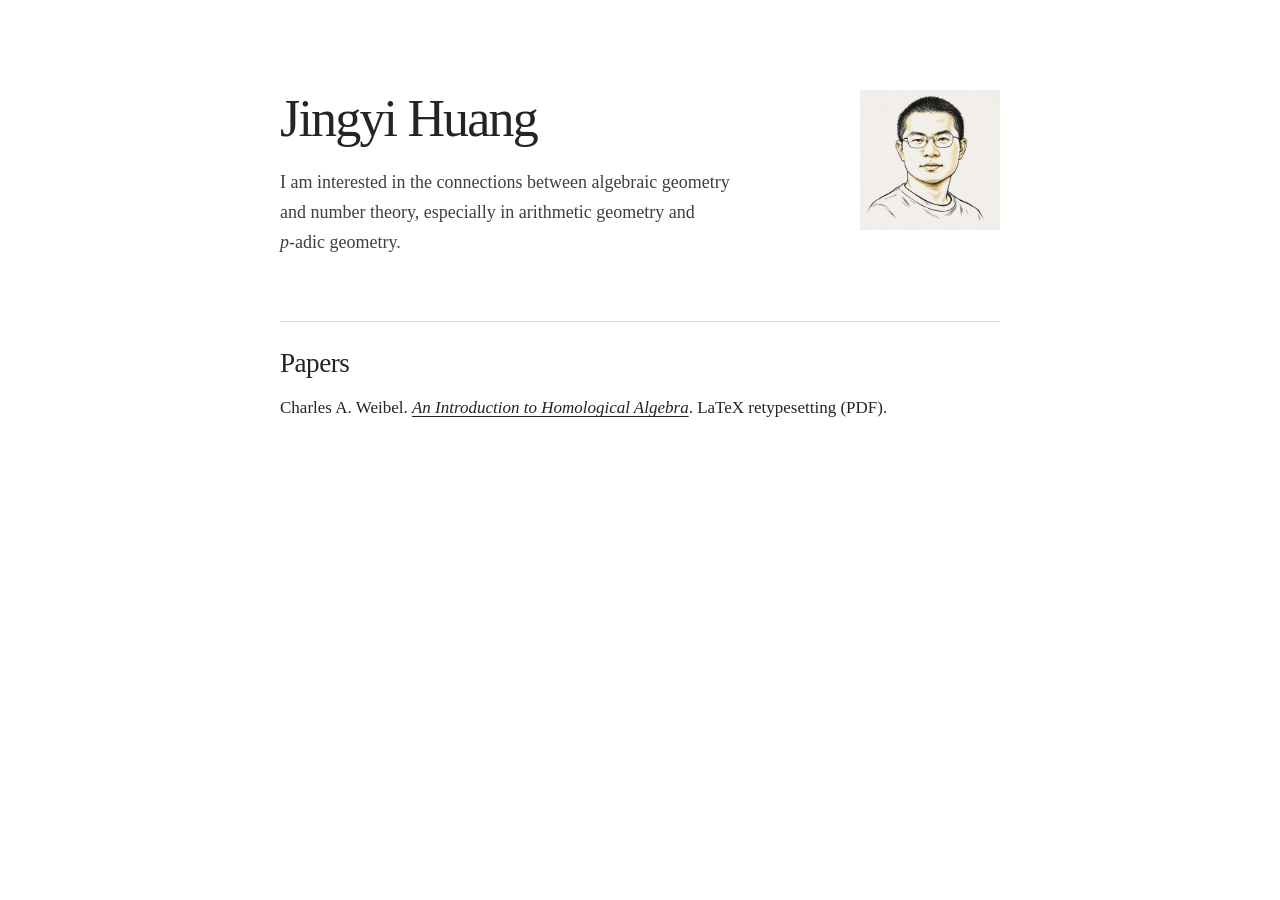
==== commit eb63d210: "List the LaTeX retypesetting of Weibel’s homological algebra text" ====
--- a/index.html
+++ b/index.html
@@ -7,7 +7,7 @@
   <title>Jingyi Huang | Mathematics</title>
   <link rel="canonical" href="https://nicolashung792.github.io/">
   <link rel="icon" href="assets/favicon.svg?v=hjy" type="image/svg+xml">
-  <link rel="stylesheet" href="assets/styles.css?v=minimal">
+  <link rel="stylesheet" href="assets/styles.css?v=papers">
 </head>
 <body>
   <main class="page">
@@ -21,6 +21,7 @@
 
     <section id="papers" aria-labelledby="papers-heading">
       <h2 id="papers-heading">Papers</h2>
+      <p class="paper-entry">Charles A. Weibel. <a href="papers/weibel-homological-algebra.pdf"><cite>An Introduction to Homological Algebra</cite></a>. LaTeX retypesetting (PDF).</p>
     </section>
   </main>
 </body>
--- a/assets/styles.css
+++ b/assets/styles.css
@@ -68,6 +68,13 @@
   letter-spacing: -.02em;
 }
 
+.paper-entry {
+  margin-top: 1rem;
+  font-size: 1.0625rem;
+  line-height: 1.6;
+  text-underline-offset: .18em;
+}
+
 a { color: inherit; }
 a:focus-visible { outline: 2px solid #394d69; outline-offset: 5px; }
 
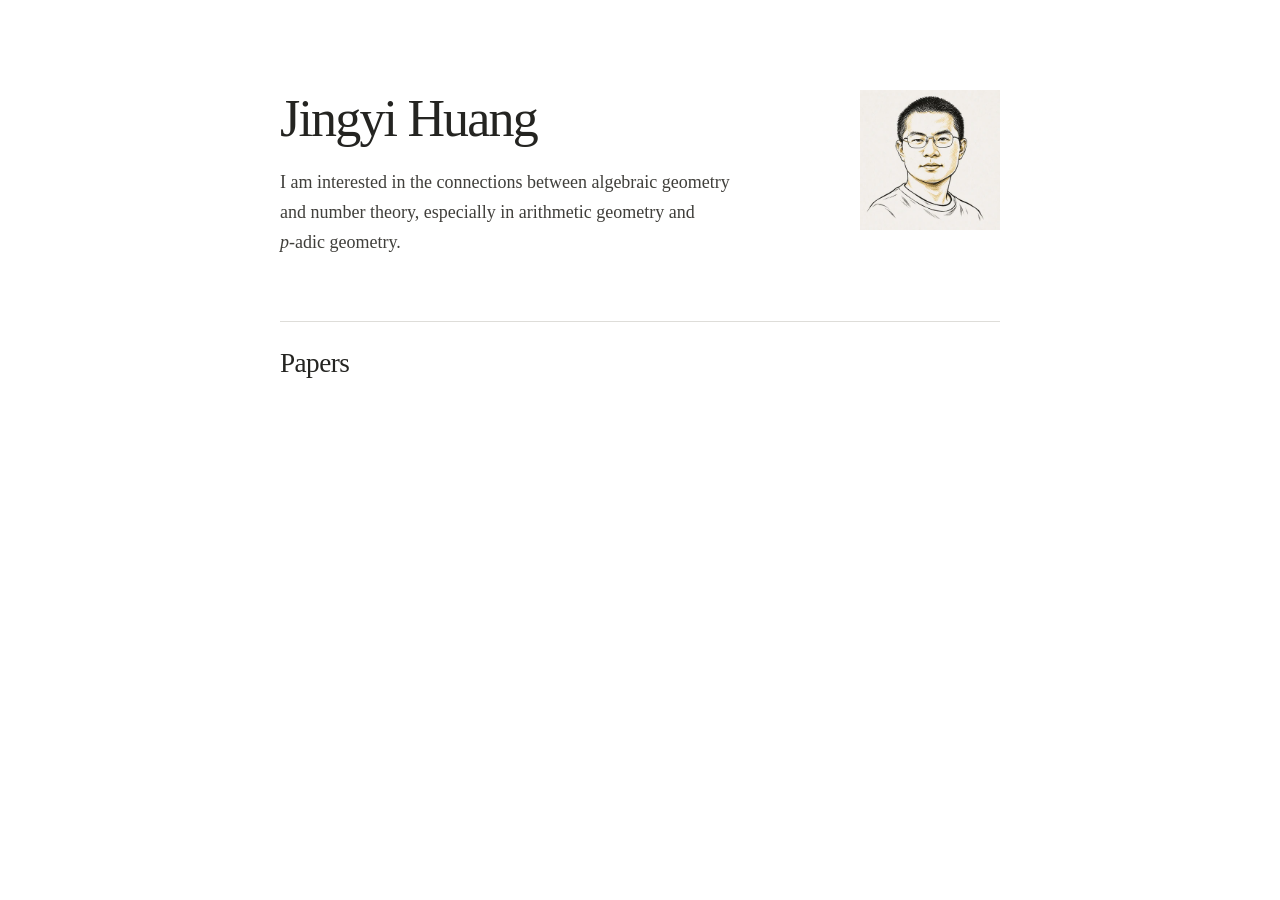
==== commit f0e91aaf: "Remove the test PDF and restore the empty Papers section" ====
--- a/index.html
+++ b/index.html
@@ -7,7 +7,7 @@
   <title>Jingyi Huang | Mathematics</title>
   <link rel="canonical" href="https://nicolashung792.github.io/">
   <link rel="icon" href="assets/favicon.svg?v=hjy" type="image/svg+xml">
-  <link rel="stylesheet" href="assets/styles.css?v=papers">
+  <link rel="stylesheet" href="assets/styles.css?v=minimal">
 </head>
 <body>
   <main class="page">
@@ -21,7 +21,6 @@
 
     <section id="papers" aria-labelledby="papers-heading">
       <h2 id="papers-heading">Papers</h2>
-      <p class="paper-entry">Charles A. Weibel. <a href="papers/weibel-homological-algebra.pdf"><cite>An Introduction to Homological Algebra</cite></a>. LaTeX retypesetting (PDF).</p>
     </section>
   </main>
 </body>
--- a/assets/styles.css
+++ b/assets/styles.css
@@ -68,13 +68,6 @@
   letter-spacing: -.02em;
 }
 
-.paper-entry {
-  margin-top: 1rem;
-  font-size: 1.0625rem;
-  line-height: 1.6;
-  text-underline-offset: .18em;
-}
-
 a { color: inherit; }
 a:focus-visible { outline: 2px solid #394d69; outline-offset: 5px; }
 
